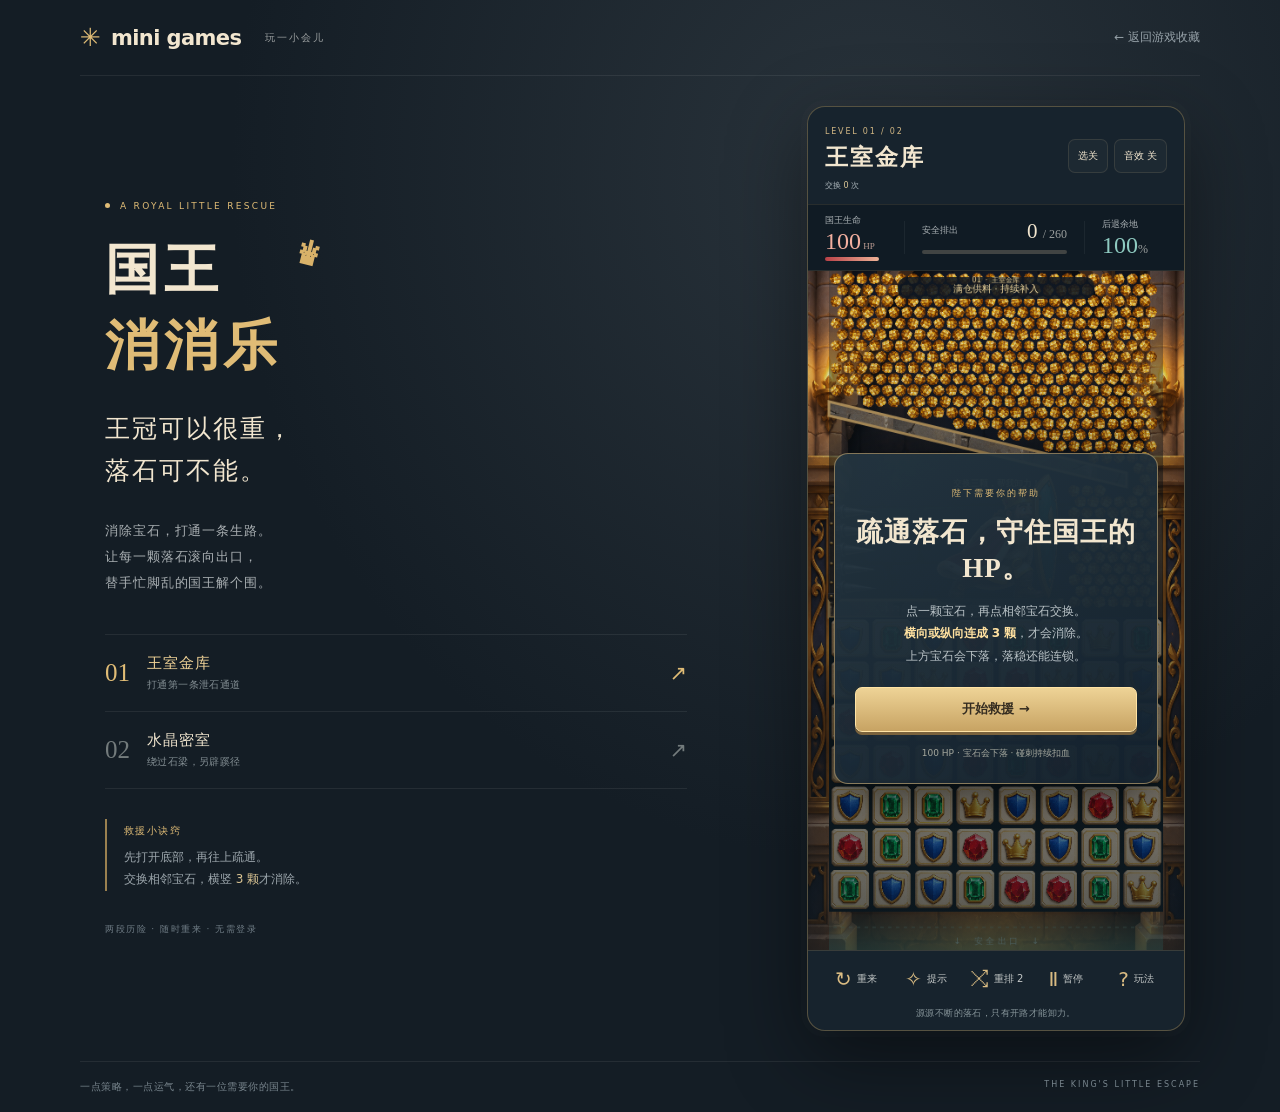
==== king-match/index.html @ e873602d "feat: add king HP, full stone supply and falling gem cascades" ====
<!doctype html>
<html lang="zh-CN">
<head>
<meta charset="utf-8"><meta name="viewport" content="width=device-width,initial-scale=1,viewport-fit=cover"><meta name="theme-color" content="#141d25">
<meta name="description" content="消除宝石，疏通落石，救出国王。两个有真实落石碰撞的城堡谜题。"><title>国王消消乐 · Mini Games</title>
<link rel="icon" href="data:image/svg+xml,%3Csvg xmlns='http://www.w3.org/2000/svg' viewBox='0 0 64 64'%3E%3Ctext y='50' font-size='52'%3E♛%3C/text%3E%3C/svg%3E"><link rel="stylesheet" href="style.css?v=3">
</head>
<body>
<div class="app">
<header class="site-header"><a href="../" class="brand">✳ <span>mini games</span><small>玩一小会儿</small></a><a class="back" href="../">← 返回游戏收藏</a></header>
<main class="layout">
<aside class="story">
<div class="eyebrow"><span></span> A ROYAL LITTLE RESCUE</div>
<h1>国王<span>消消乐</span><i>♛</i></h1>
<p class="lead">王冠可以很重，<br>落石可不能。</p>
<p class="description">消除宝石，打通一条生路。<br>让每一颗落石滚向出口，<br>替手忙脚乱的国王解个围。</p>
<div class="chapter-list" aria-label="两段王室历险">
<button class="chapter active" data-level="0"><b>01</b><span>王室金库<small>打通第一条泄石通道</small></span><em>↗</em></button>
<button class="chapter" data-level="1"><b>02</b><span>水晶密室<small>绕过石梁，另辟蹊径</small></span><em>↗</em></button>
</div>
<div class="how"><span>救援小诀窍</span><p>先打开底部，再往上疏通。<br>交换相邻宝石，横竖 <b>3 颗</b>才消除。</p></div>
<div class="story-footer">两段历险 · 随时重来 · 无需登录</div>
</aside>
<section class="game-shell" aria-label="国王消消乐游戏">
<div class="game-top"><div><span class="kicker" id="chapter-label">LEVEL 01 / 02</span><h2 id="level-title">王室金库</h2><span class="action-count">交换 <b id="actions">0</b> 次</span></div><div class="top-actions"><button id="choose-level" aria-label="选择关卡" title="选择关卡">选关</button><button id="sound" aria-label="开启音效" aria-pressed="false" title="开启音效">音效 关</button></div></div>
<div class="hud"><div class="hud-cell hp-stat"><span>国王生命</span><b id="hp">100<small> HP</small></b><div class="hp-meter"><i id="hp-fill"></i></div></div><div class="hud-cell drainage"><div><span>安全排出</span><b><strong id="collected">0</strong> <small>/ <span id="target">100</span></small></b></div><div class="meter"><i id="drain-fill"></i></div></div><div class="hud-cell shield-stat"><span id="shield-state">后退余地</span><b id="clearance">100<small>%</small></b></div></div>
<div class="board-wrap">
<canvas id="game" width="432" height="780" tabindex="0" aria-label="宝石棋盘：点击或滑动交换相邻宝石，横竖三颗以上同色才能消除。方向键选择，空格选中宝石。">你的浏览器需要支持 Canvas。</canvas>
<div class="overlay" id="ready"><div class="ready-card"><span class="modal-kicker">陛下需要你的帮助</span><h3 id="ready-title">把落石，送到下面。</h3><p id="ready-description">交换相邻宝石，横竖连成至少三颗。<br>打开通道，救国王远离尖刺。</p><button class="gold-button" id="start" disabled>正在准备王国…</button><small>100 HP · 宝石会下落 · 碰刺持续扣血</small></div></div>
<div class="overlay result" id="result" hidden><div class="result-card"><div id="stars" class="stars">✦ ✦ ✦</div><span class="modal-kicker" id="result-kicker">RESCUE COMPLETE</span><h3 id="result-title">国王得救了！</h3><p id="result-detail"></p><button class="gold-button" id="result-next">下一关 →</button><button class="quiet-button" id="result-retry">再试一次</button></div></div>
<div class="overlay pause" id="pause-overlay" hidden><div class="ready-card"><span class="modal-kicker">TAKE YOUR TIME</span><h3>歇一会儿，国王等你。</h3><p>落石、宝石下落与 HP 扣减已暂停。</p><button class="gold-button" id="resume">继续救援</button></div></div>
<div id="toast" class="toast" role="status" aria-live="polite"></div>
</div>
<div class="controls"><button id="restart">↻ <span>重来</span></button><button id="hint">✧ <span>提示</span></button><button id="remix">⤨ <span id="remix-label">重排 2</span></button><button id="pause">Ⅱ <span>暂停</span></button><button id="rules">? <span>玩法</span></button></div>
<p class="status" id="status" role="status">先看好路线，准备好了就开始。</p>
</section>
</main>
<footer class="page-footer"><span>一点策略，一点运气，还有一位需要你的国王。</span><span>THE KING'S LITTLE ESCAPE</span></footer>
</div>
<dialog id="rules-dialog"><div class="dialog-head"><span class="modal-kicker">皇家救援手册</span><button data-close="rules-dialog" aria-label="关闭玩法">×</button></div><h2>消掉宝石，疏通落石。</h2><ol><li><b>交换相邻宝石，横竖三消</b><p>点一颗，再点上下左右相邻的一颗；也可以滑动交换。只有横向或纵向至少 3 颗同色连成线才消除。两个相同不会消除，无效交换会退回。</p></li><li><b>宝石下落连锁，连通排石路线</b><p>消除后上方宝石会向下落，落稳形成三连会自动连锁；不会生成新宝石。石头从底部落出才计数，第二关需绕过承重石台。</p></li><li><b>落石不断，国王会被推向尖刺</b><p>石头挤住盾牌会推着国王后退。疏通后压力减小，国王能站稳或向前顶。国王有 100 HP。碰刺先扣 12 HP，持续贴住每 0.8 秒再扣 12 HP；离开尖刺就停止受伤，HP 归零才失败。右侧显示后退空间。</p></li><li><b>持续减压，才能获救</b><p>排出目标数量，并在安全距离内保持低压力 2 秒，就会关闭供料闸门。没有步数耗尽惩罚。每关可重排颜色 2 次，只改变落稳宝石颜色，落石仍继续。</p></li></ol><p class="dialog-note">有效交换越少星级越高，第一关 ≤5 次、第二关 ≤6 次获 3 星，多 3 次以内获 2 星。可随时暂停思考或重来；刷新清空进度。键盘方向键选择，空格依次选择两颗相邻宝石。</p><button class="gold-button" data-close="rules-dialog">明白了</button></dialog>
<dialog id="level-dialog"><div class="dialog-head"><span class="modal-kicker">CHOOSE YOUR ADVENTURE</span><button data-close="level-dialog" aria-label="关闭选关">×</button></div><h2>两段王室历险</h2><div class="level-options"><button data-level="0"><b>01 · 王室金库</b><span>三消开路 · 持续落石</span></button><button data-level="1"><b>02 · 水晶密室</b><span>绕梁疏导 · 真实退步</span></button></div><p class="dialog-note">随时选关。刷新后从第一关重新开始。</p></dialog>
<script src="levels.js?v=3"></script><script src="match.js?v=3"></script><script src="engine.js?v=3"></script><script src="renderer.js?v=3"></script><script src="audio.js?v=3"></script><script src="game.js?v=3"></script>
</body></html>
---- king-match/style.css ----
:root{color-scheme:dark;--bg:#141d25;--panel:#1b2630;--gold:#e0bc76;--cream:#f2e6cf;--muted:#95a0a7;--line:#ffffff12}*{box-sizing:border-box}body{margin:0;background:radial-gradient(ellipse at 68% 15%,#29333b 0,transparent 52%),var(--bg);color:var(--cream);font-family:"PingFang SC","Microsoft YaHei",system-ui,sans-serif;-webkit-font-smoothing:antialiased}button,a{-webkit-tap-highlight-color:transparent}button{font:inherit;cursor:pointer;color:inherit}button:focus-visible,a:focus-visible,canvas:focus-visible{outline:2px solid #f3d68b;outline-offset:3px}button:disabled{cursor:wait;opacity:.6}a{color:inherit;text-decoration:none}button{touch-action:manipulation}button[hidden],[hidden]{display:none!important}.app{width:min(1120px,100% - 80px);margin:auto}.site-header{height:90px;border-bottom:1px solid var(--line);display:flex;align-items:center;justify-content:space-between}.brand{display:flex;align-items:center;gap:10px;font-size:25px;color:var(--gold)}.brand span{font-size:21px;color:var(--cream);font-weight:650;letter-spacing:-.6px}.brand small{font-size:10px;color:#9ca0a1;font-weight:400;margin-left:14px;letter-spacing:2px}.back{color:var(--muted);font-size:12px}.layout{display:grid;grid-template-columns:1fr 432px;gap:90px;align-items:center;padding:46px 0}.story{padding:0 15px 0 10px}.eyebrow{font-size:9px;letter-spacing:2.3px;color:var(--gold);display:flex;align-items:center;gap:10px}.eyebrow span{height:5px;width:5px;border-radius:50%;background:var(--gold)}h1{position:relative;margin:26px 0 27px;font-family:"Songti SC","STSong",serif;font-size:57px;line-height:1.25;font-weight:600;letter-spacing:5px}h1 span{display:block;color:var(--gold);margin-top:9px}h1 i{font-style:normal;position:absolute;top:-8px;left:193px;font-size:38px;color:#d9b269;transform:rotate(14deg)}.lead{font-family:"Songti SC","STSong",serif;font-size:25px;line-height:1.7;letter-spacing:2px}.description{color:#aab0b3;font-size:13px;line-height:2;letter-spacing:.9px}.chapter-list{margin:38px 0 30px}.chapter{width:100%;display:flex;align-items:center;text-align:left;border:0;border-top:1px solid var(--line);background:transparent;padding:19px 0;gap:17px}.chapter:last-child{border-bottom:1px solid var(--line)}.chapter b{font-family:Georgia,serif;font-size:25px;font-weight:400;color:#737b7c}.chapter span{font-size:15px;letter-spacing:1px}.chapter small{display:block;font-size:10px;color:#848f94;letter-spacing:.4px;margin-top:5px}.chapter em{margin-left:auto;font-size:21px;font-style:normal;color:#737b7c}.chapter.active b,.chapter.active em{color:var(--gold)}.chapter.active span{color:#f1d397}.how{border-left:2px solid #9a804f;padding-left:17px}.how>span{font-size:10px;letter-spacing:1.4px;color:var(--gold)}.how p{font-size:12px;color:#9ca6ac;line-height:1.9;margin:8px 0 0}.how b{color:#dac493;font-weight:500}.story-footer{margin-top:32px;color:#707d86;font-size:9px;letter-spacing:1.5px}.game-shell{width:432px;border:1px solid #d4b16b55;border-radius:18px;background:#17232d;overflow:hidden;box-shadow:0 25px 80px #0007,0 0 0 6px #ffffff03}.game-top{display:flex;justify-content:space-between;align-items:center;padding:17px 19px 14px}.kicker{font-size:8px;letter-spacing:1.8px;color:#d2b784}h2{font-family:"Songti SC","STSong",serif;font-size:23px;font-weight:600;letter-spacing:2px;margin:4px 0 0}.top-actions{display:flex;gap:6px}.top-actions button{background:#ffffff07;border:1px solid #d9c28c22;border-radius:7px;padding:7px 9px;font-size:10px;height:34px}.hud{display:flex;align-items:center;gap:17px;background:#101b24;padding:11px 18px 12px;border-block:1px solid #c3a46922}.hud-cell{min-width:62px}.hud-cell>span,.hud-cell>div>span{display:block;font-size:9px;color:#abb2b5;margin-bottom:2px}.hud-cell>b,.hud-cell>div>b{font-size:24px;font-family:Georgia,serif;font-weight:400;line-height:1}.hud-cell small{font-size:12px;color:#9b9f9e}.hud-cell strong{font-weight:400}.drainage{flex:1;border-inline:1px solid #ffffff0d;padding-inline:17px}.drainage>div:first-child{display:flex;align-items:center;justify-content:space-between;gap:5px}.drainage>div>b{font-size:21px}.meter{margin-top:8px;height:4px;background:#414443;border-radius:5px;overflow:hidden}.meter i{display:block;height:100%;width:0;background:#d3b578;transition:width .15s}.shield-stat>b{color:#8ecac0}.shield-stat.danger>b{color:#f19379}.board-wrap{position:relative;width:100%;background:#161b20;overflow:hidden}canvas{width:100%;height:auto;display:block;touch-action:none;cursor:pointer}.overlay{position:absolute;inset:0;background:linear-gradient(#08131e15,#09141c40 40%,#09141cab);display:flex;align-items:center;justify-content:center;padding:26px;z-index:3}.ready-card,.result-card{width:100%;text-align:center;padding:27px 20px 23px;background:linear-gradient(150deg,#243540f5,#14222ef7);border:1px solid #d7b47690;border-radius:14px;box-shadow:0 12px 48px #0008;transform:translateY(8px)}.modal-kicker{font-size:9px;letter-spacing:2px;color:var(--gold)}.ready-card h3,.result-card h3{font-family:"Songti SC","STSong",serif;font-size:27px;margin:14px 0;letter-spacing:1px}.ready-card p,.result-card p{font-size:12px;line-height:1.85;color:#bac3c7;margin:8px 0 20px}.gold-button{display:block;width:100%;border:1px solid #ffe3a4;background:linear-gradient(#eed396,#c7a363);color:#352d21;border-radius:7px;min-height:45px;font-size:13px;font-weight:650;box-shadow:0 3px 0 #7a623c}.gold-button:hover{filter:brightness(1.08)}.ready-card small{display:block;font-size:9px;color:#a6a99f;margin-top:15px}.quiet-button{background:none;border:0;color:#b6bdbf;font-size:12px;padding:16px 0 0}.result{background:#0b1722bb;backdrop-filter:blur(4px)}.stars{color:#f4cc73;font-size:35px;letter-spacing:9px;margin:0 0 15px}.toast{position:absolute;left:50%;bottom:7%;transform:translate(-50%,8px);padding:10px 16px;background:#101c29ed;border:1px solid #c3a56e88;border-radius:30px;color:#f5dfb7;font-size:12px;text-align:center;white-space:nowrap;pointer-events:none;opacity:0;transition:opacity .2s,transform .2s;z-index:5}.toast.show{opacity:1;transform:translate(-50%,0)}.controls{display:flex;border-top:1px solid #c3a56e33;padding:9px 13px 6px;justify-content:space-around}.controls button{min-width:64px;min-height:38px;background:transparent;border:0;font-size:20px;color:#d9bb82;display:flex;justify-content:center;align-items:center;gap:7px}.controls span{font-size:11px;color:#c4c8c7}.status{margin:0;text-align:center;font-size:9px;letter-spacing:.4px;color:#88969b;min-height:26px;padding:3px 10px 9px}.page-footer{border-top:1px solid var(--line);display:flex;justify-content:space-between;gap:20px;padding:25px 0 30px;font-size:10px;color:#78858d;letter-spacing:.5px}.page-footer span:last-child{font-size:8px;letter-spacing:2px}dialog{background:#1a2935;color:var(--cream);border:1px solid #bea57477;border-radius:17px;width:min(460px,calc(100% - 32px));max-height:90dvh;padding:25px;box-shadow:0 20px 80px #0009}dialog::backdrop{background:#061019b8;backdrop-filter:blur(6px)}.dialog-head{display:flex;align-items:center;justify-content:space-between}.dialog-head button{width:36px;height:36px;border:1px solid #ffffff18;background:transparent;border-radius:50%;font-size:23px;color:#afb9bd}dialog h2{margin:15px 0 20px;font-size:26px}dialog ol{padding-left:22px;font-size:13px;line-height:1.65}dialog li{padding-left:4px;margin-bottom:15px}dialog li::marker{color:var(--gold)}dialog li p{font-size:12px;color:#adb8be;margin:5px 0}.dialog-note{font-size:11px;line-height:1.9;color:#8e9ca5}.level-options{display:grid;gap:12px}.level-options button{display:grid;gap:8px;text-align:left;border:1px solid #b49a6755;border-radius:9px;background:#ffffff06;padding:20px}.level-options b{font-size:17px;font-weight:500}.level-options span{color:#a4b0b7;font-size:12px}
@media(min-width:1000px) and (max-height:1050px){.layout{grid-template-columns:1fr 378px;gap:100px;padding:30px 15px}.game-shell{width:378px}.site-header{height:76px}.game-top{padding:12px 17px}.hud{padding:9px 17px}.page-footer{padding-block:18px}.story{padding-right:20px}h1{font-size:54px}}
@media(max-width:900px){.app{width:calc(100% - 40px)}.layout{gap:34px;grid-template-columns:1fr 390px}.game-shell{width:390px}.story{padding:0}h1{font-size:45px}.eyebrow{font-size:7px;letter-spacing:1.5px}.lead{font-size:22px}.chapter{gap:12px}.chapter-list{margin-top:27px}}
@media(max-width:700px){.app{width:100%}.site-header{height:48px;padding:0 17px;border:0}.brand{font-size:22px;gap:7px}.brand span{font-size:18px}.brand small{display:none}.back{font-size:10px}.layout{display:block;padding:0}.story,.page-footer{display:none}.game-shell{width:calc(100% - 20px);max-width:432px;margin:0 auto 10px;border-radius:12px;box-shadow:0 10px 35px #0005}.game-top{padding:10px 13px}.game-top h2{font-size:20px;margin-top:2px}.kicker{font-size:7px}.top-actions button{height:36px;padding:7px 9px}.hud{padding:8px 13px;gap:12px}.hud-cell>b{font-size:22px}.hud-cell>span,.hud-cell>div>span{font-size:8px}.drainage{padding-inline:12px}.hud-cell{min-width:56px}.controls{padding:5px 7px 2px}.controls button{min-height:36px}.status{padding:1px 5px 5px;min-height:21px;font-size:8px}.ready-card{padding:24px 17px 20px}.overlay{padding:25px}.ready-card h3{font-size:24px}.toast{font-size:11px;padding:9px 12px}.board-wrap{aspect-ratio:432/780}canvas{height:100%}}
@media(max-width:700px) and (min-height:790px){.site-header{height:42px}.game-top{padding-block:8px}.hud{padding-block:7px}.controls{padding-top:3px}.status{display:none}}
@media(prefers-reduced-motion:reduce){*{scroll-behavior:auto!important;transition:none!important}}
@media(max-width:700px){.site-header{height:36px}.game-top{padding:6px 13px}.game-top h2{font-size:19px}.kicker{font-size:7px}.hud{padding:6px 13px}.hud-cell>b{font-size:21px}.controls{padding:2px 7px}.status{display:none}.game-shell{width:calc(100% - 24px)}.board-wrap{aspect-ratio:432/780}}
@media(max-width:700px){.game-shell{max-width:356px}}
@media(max-width:700px) and (min-height:780px){.game-shell{max-width:min(356px,calc((100svh - 196px) * .553846));min-width:326px}}
.controls button{min-width:0;flex:1;gap:5px}.controls span{font-size:10px}.shield-stat{min-width:65px}.ready-card b{color:#ffe1a0}

.action-count{font-size:8px;color:#aab4b9}.action-count b{font-weight:500;color:#dec998}.hp-stat>b{color:#f3b0a0}.hp-stat.danger>b{color:#ff786a}.hp-meter{height:4px;margin-top:4px;border-radius:4px;background:#493139;overflow:hidden;width:54px}.hp-meter i{display:block;width:100%;height:100%;background:linear-gradient(90deg,#b84147,#efb397);transition:width .18s}.hp-stat small{font-size:9px;color:#bd9d93}
@media(max-width:700px){.game-top{padding-block:4px}.game-top h2{margin-block:1px}.action-count{font-size:7px}.game-shell{max-width:min(356px,calc((100svh - 218px) * .553846));min-width:326px}}
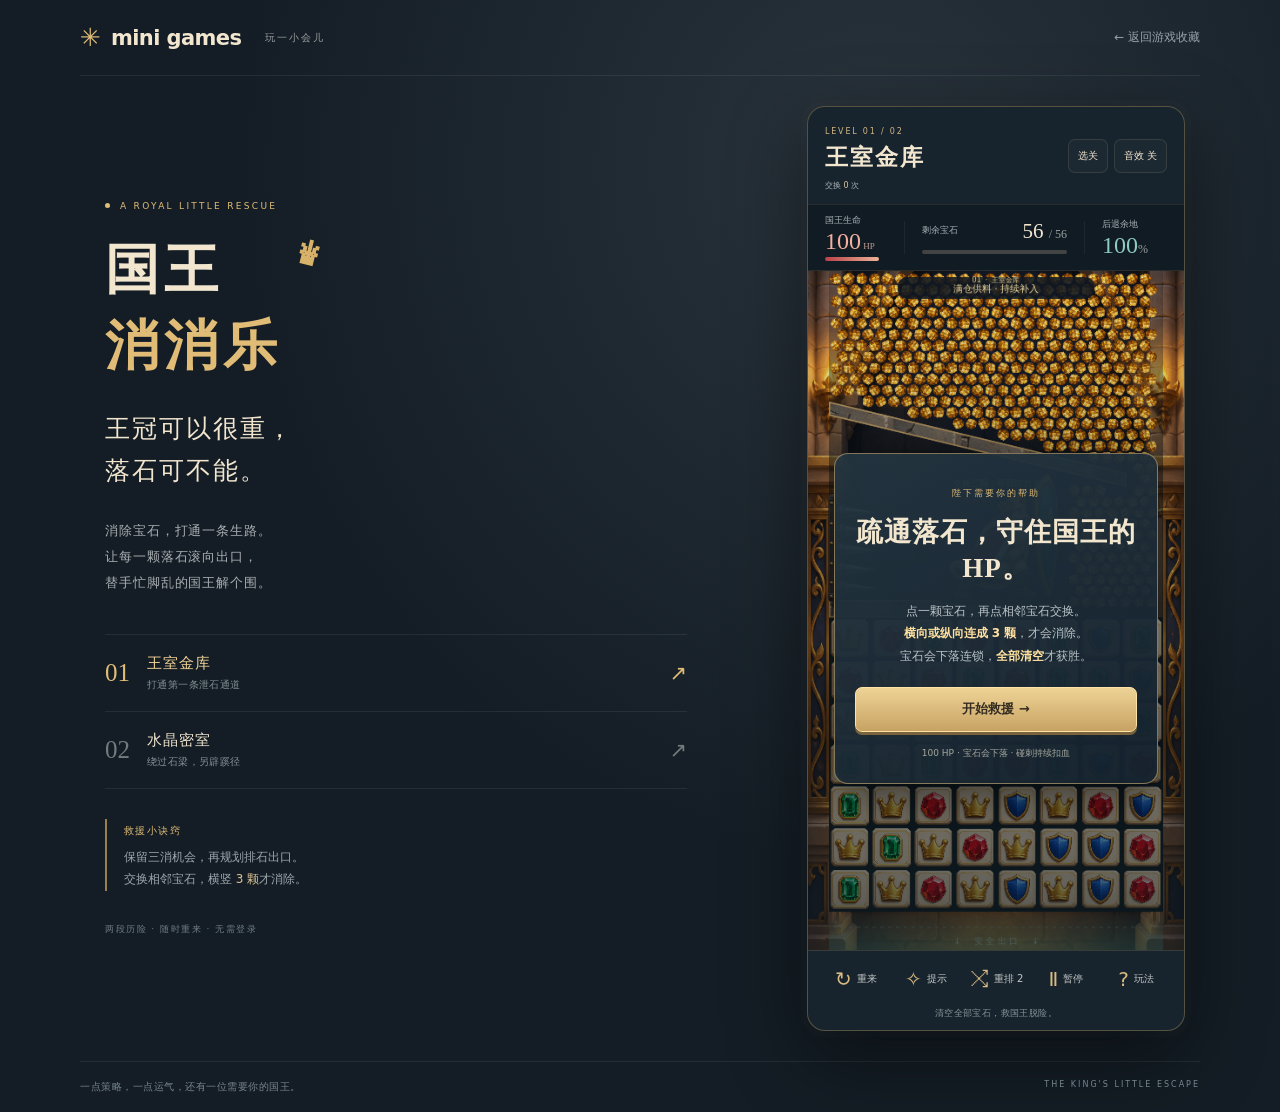
==== commit c4c66bce: "feat: refine king match collisions, full clear and rally animation" ====
--- a/king-match/index.html
+++ b/king-match/index.html
@@ -3,7 +3,7 @@
 <head>
 <meta charset="utf-8"><meta name="viewport" content="width=device-width,initial-scale=1,viewport-fit=cover"><meta name="theme-color" content="#141d25">
 <meta name="description" content="消除宝石，疏通落石，救出国王。两个有真实落石碰撞的城堡谜题。"><title>国王消消乐 · Mini Games</title>
-<link rel="icon" href="data:image/svg+xml,%3Csvg xmlns='http://www.w3.org/2000/svg' viewBox='0 0 64 64'%3E%3Ctext y='50' font-size='52'%3E♛%3C/text%3E%3C/svg%3E"><link rel="stylesheet" href="style.css?v=3">
+<link rel="icon" href="data:image/svg+xml,%3Csvg xmlns='http://www.w3.org/2000/svg' viewBox='0 0 64 64'%3E%3Ctext y='50' font-size='52'%3E♛%3C/text%3E%3C/svg%3E"><link rel="stylesheet" href="style.css?v=4">
 </head>
 <body>
 <div class="app">
@@ -18,12 +18,12 @@
 <button class="chapter active" data-level="0"><b>01</b><span>王室金库<small>打通第一条泄石通道</small></span><em>↗</em></button>
 <button class="chapter" data-level="1"><b>02</b><span>水晶密室<small>绕过石梁，另辟蹊径</small></span><em>↗</em></button>
 </div>
-<div class="how"><span>救援小诀窍</span><p>先打开底部，再往上疏通。<br>交换相邻宝石，横竖 <b>3 颗</b>才消除。</p></div>
+<div class="how"><span>救援小诀窍</span><p>保留三消机会，再规划排石出口。<br>交换相邻宝石，横竖 <b>3 颗</b>才消除。</p></div>
 <div class="story-footer">两段历险 · 随时重来 · 无需登录</div>
 </aside>
 <section class="game-shell" aria-label="国王消消乐游戏">
 <div class="game-top"><div><span class="kicker" id="chapter-label">LEVEL 01 / 02</span><h2 id="level-title">王室金库</h2><span class="action-count">交换 <b id="actions">0</b> 次</span></div><div class="top-actions"><button id="choose-level" aria-label="选择关卡" title="选择关卡">选关</button><button id="sound" aria-label="开启音效" aria-pressed="false" title="开启音效">音效 关</button></div></div>
-<div class="hud"><div class="hud-cell hp-stat"><span>国王生命</span><b id="hp">100<small> HP</small></b><div class="hp-meter"><i id="hp-fill"></i></div></div><div class="hud-cell drainage"><div><span>安全排出</span><b><strong id="collected">0</strong> <small>/ <span id="target">100</span></small></b></div><div class="meter"><i id="drain-fill"></i></div></div><div class="hud-cell shield-stat"><span id="shield-state">后退余地</span><b id="clearance">100<small>%</small></b></div></div>
+<div class="hud"><div class="hud-cell hp-stat"><span>国王生命</span><b id="hp">100<small> HP</small></b><div class="hp-meter"><i id="hp-fill"></i></div></div><div class="hud-cell drainage"><div><span>剩余宝石</span><b><strong id="remaining">0</strong> <small>/ <span id="target">56</span></small></b></div><div class="meter"><i id="drain-fill"></i></div></div><div class="hud-cell shield-stat"><span id="shield-state">后退余地</span><b id="clearance">100<small>%</small></b></div></div>
 <div class="board-wrap">
 <canvas id="game" width="432" height="780" tabindex="0" aria-label="宝石棋盘：点击或滑动交换相邻宝石，横竖三颗以上同色才能消除。方向键选择，空格选中宝石。">你的浏览器需要支持 Canvas。</canvas>
 <div class="overlay" id="ready"><div class="ready-card"><span class="modal-kicker">陛下需要你的帮助</span><h3 id="ready-title">把落石，送到下面。</h3><p id="ready-description">交换相邻宝石，横竖连成至少三颗。<br>打开通道，救国王远离尖刺。</p><button class="gold-button" id="start" disabled>正在准备王国…</button><small>100 HP · 宝石会下落 · 碰刺持续扣血</small></div></div>
@@ -37,7 +37,7 @@
 </main>
 <footer class="page-footer"><span>一点策略，一点运气，还有一位需要你的国王。</span><span>THE KING'S LITTLE ESCAPE</span></footer>
 </div>
-<dialog id="rules-dialog"><div class="dialog-head"><span class="modal-kicker">皇家救援手册</span><button data-close="rules-dialog" aria-label="关闭玩法">×</button></div><h2>消掉宝石，疏通落石。</h2><ol><li><b>交换相邻宝石，横竖三消</b><p>点一颗，再点上下左右相邻的一颗；也可以滑动交换。只有横向或纵向至少 3 颗同色连成线才消除。两个相同不会消除，无效交换会退回。</p></li><li><b>宝石下落连锁，连通排石路线</b><p>消除后上方宝石会向下落，落稳形成三连会自动连锁；不会生成新宝石。石头从底部落出才计数，第二关需绕过承重石台。</p></li><li><b>落石不断，国王会被推向尖刺</b><p>石头挤住盾牌会推着国王后退。疏通后压力减小，国王能站稳或向前顶。国王有 100 HP。碰刺先扣 12 HP，持续贴住每 0.8 秒再扣 12 HP；离开尖刺就停止受伤，HP 归零才失败。右侧显示后退空间。</p></li><li><b>持续减压，才能获救</b><p>排出目标数量，并在安全距离内保持低压力 2 秒，就会关闭供料闸门。没有步数耗尽惩罚。每关可重排颜色 2 次，只改变落稳宝石颜色，落石仍继续。</p></li></ol><p class="dialog-note">有效交换越少星级越高，第一关 ≤5 次、第二关 ≤6 次获 3 星，多 3 次以内获 2 星。可随时暂停思考或重来；刷新清空进度。键盘方向键选择，空格依次选择两颗相邻宝石。</p><button class="gold-button" data-close="rules-dialog">明白了</button></dialog>
+<dialog id="rules-dialog"><div class="dialog-head"><span class="modal-kicker">皇家救援手册</span><button data-close="rules-dialog" aria-label="关闭玩法">×</button></div><h2>消掉宝石，疏通落石。</h2><ol><li><b>交换相邻宝石，横竖三消</b><p>点一颗，再点上下左右相邻的一颗；也可以滑动交换。只有横向或纵向至少 3 颗同色连成线才消除。两个相同不会消除，无效交换会退回。</p></li><li><b>宝石下落连锁，连通排石路线</b><p>消除后上方宝石会向下落，落稳形成三连会自动连锁；不会生成新宝石。排出金子只用于卸压，不是胜利目标。第二关需绕过固定石台。金子卡住下落砖时会尝试向侧面挤出；通道堵死则提示重来，规划消除顺序时也要考虑排石出口。</p></li><li><b>落石不断，国王会被推向尖刺</b><p>石头挤住盾牌会推着国王后退。疏通后压力减小，国王能站稳或向前顶。国王有 100 HP。碰刺先扣 12 HP，持续贴住每 0.8 秒再扣 12 HP；离开尖刺就停止受伤，HP 归零会失败。右侧显示后退空间。</p></li><li><b>清空全部宝石，才能获救</b><p>清空所有彩色宝石砖且 HP 尚存，就获胜。固定石台是地形，不计入宝石数。没有步数耗尽惩罚。每关可重排颜色 2 次；只有找到可全清的新盘才扣次数，找不到会保留原盘和次数。若只剩一两颗，已无法三消，需要重来调整顺序。</p></li><li><b>低血量受刺，可能高能反击</b><p>HP ≤40 且受刺后仍存活时，每次有效伤害有 35% 概率进入 2.2 秒高能推盾；冷却 8 秒，每局最多 2 次。不回血、不免伤，也不会替你消除宝石。</p></li></ol><p class="dialog-note">有效交换越少星级越高，两关 ≤8 次获 3 星，多 3 次以内获 2 星。可随时暂停思考或重来；刷新清空进度。键盘方向键选择，空格依次选择两颗相邻宝石。</p><button class="gold-button" data-close="rules-dialog">明白了</button></dialog>
 <dialog id="level-dialog"><div class="dialog-head"><span class="modal-kicker">CHOOSE YOUR ADVENTURE</span><button data-close="level-dialog" aria-label="关闭选关">×</button></div><h2>两段王室历险</h2><div class="level-options"><button data-level="0"><b>01 · 王室金库</b><span>三消开路 · 持续落石</span></button><button data-level="1"><b>02 · 水晶密室</b><span>绕梁疏导 · 真实退步</span></button></div><p class="dialog-note">随时选关。刷新后从第一关重新开始。</p></dialog>
-<script src="levels.js?v=3"></script><script src="match.js?v=3"></script><script src="engine.js?v=3"></script><script src="renderer.js?v=3"></script><script src="audio.js?v=3"></script><script src="game.js?v=3"></script>
+<script src="levels.js?v=4"></script><script src="match.js?v=4"></script><script src="geometry.js?v=4"></script><script src="engine.js?v=4"></script><script src="renderer.js?v=4"></script><script src="audio.js?v=4"></script><script src="game.js?v=4"></script>
 </body></html>
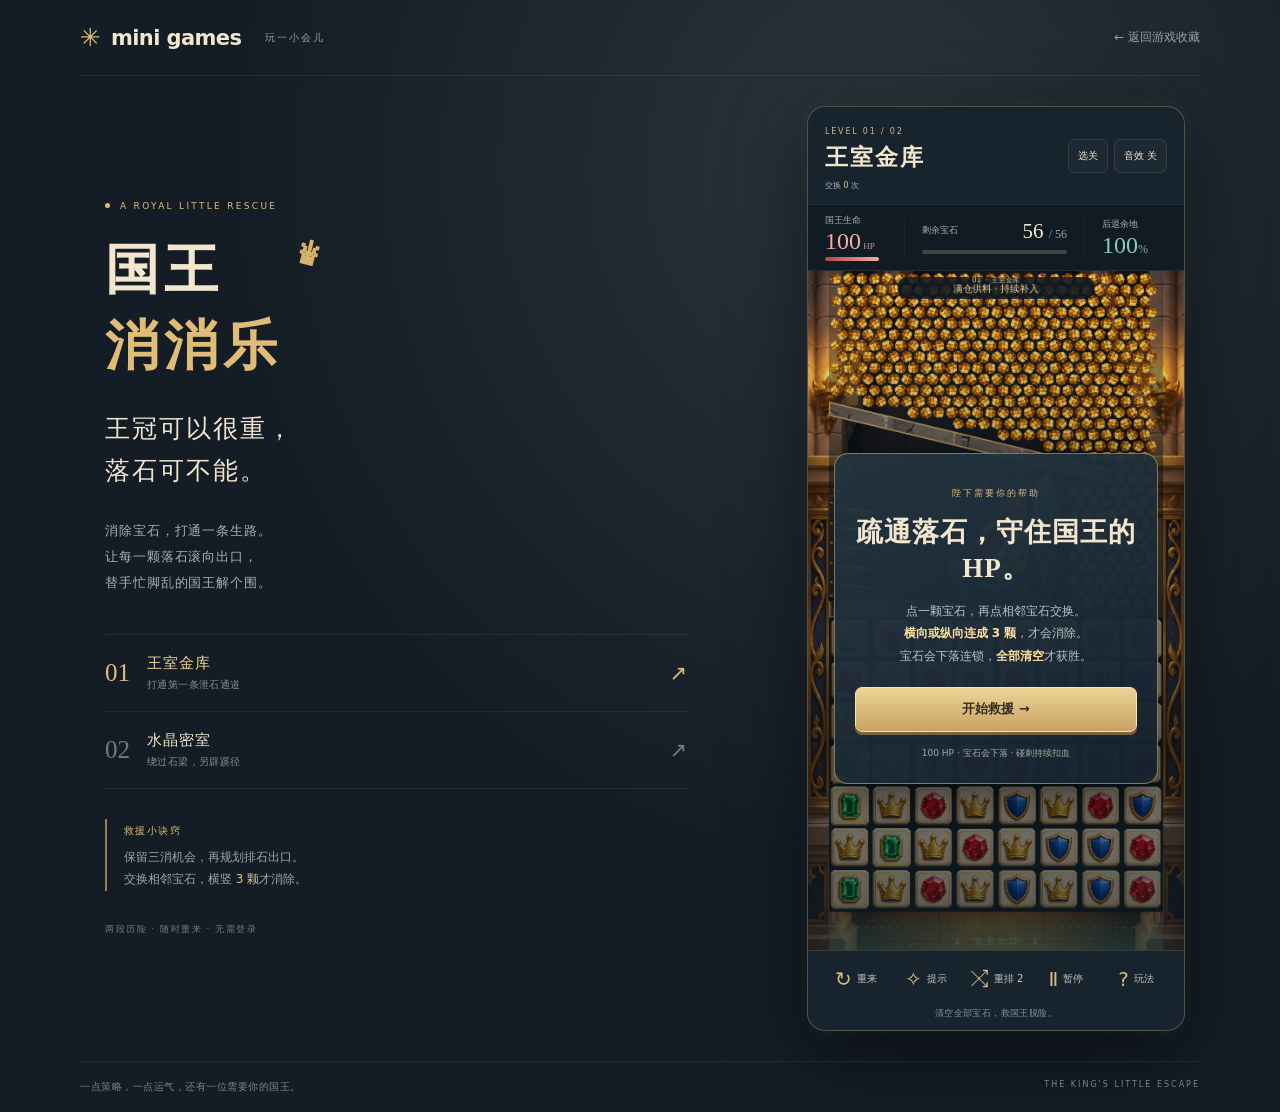
==== commit 8909576f: "fix: widen king chute and release gold from brick corners" ====
--- a/king-match/index.html
+++ b/king-match/index.html
@@ -3,7 +3,7 @@
 <head>
 <meta charset="utf-8"><meta name="viewport" content="width=device-width,initial-scale=1,viewport-fit=cover"><meta name="theme-color" content="#141d25">
 <meta name="description" content="消除宝石，疏通落石，救出国王。两个有真实落石碰撞的城堡谜题。"><title>国王消消乐 · Mini Games</title>
-<link rel="icon" href="data:image/svg+xml,%3Csvg xmlns='http://www.w3.org/2000/svg' viewBox='0 0 64 64'%3E%3Ctext y='50' font-size='52'%3E♛%3C/text%3E%3C/svg%3E"><link rel="stylesheet" href="style.css?v=4">
+<link rel="icon" href="data:image/svg+xml,%3Csvg xmlns='http://www.w3.org/2000/svg' viewBox='0 0 64 64'%3E%3Ctext y='50' font-size='52'%3E♛%3C/text%3E%3C/svg%3E"><link rel="stylesheet" href="style.css?v=5">
 </head>
 <body>
 <div class="app">
@@ -39,5 +39,5 @@
 </div>
 <dialog id="rules-dialog"><div class="dialog-head"><span class="modal-kicker">皇家救援手册</span><button data-close="rules-dialog" aria-label="关闭玩法">×</button></div><h2>消掉宝石，疏通落石。</h2><ol><li><b>交换相邻宝石，横竖三消</b><p>点一颗，再点上下左右相邻的一颗；也可以滑动交换。只有横向或纵向至少 3 颗同色连成线才消除。两个相同不会消除，无效交换会退回。</p></li><li><b>宝石下落连锁，连通排石路线</b><p>消除后上方宝石会向下落，落稳形成三连会自动连锁；不会生成新宝石。排出金子只用于卸压，不是胜利目标。第二关需绕过固定石台。金子卡住下落砖时会尝试向侧面挤出；通道堵死则提示重来，规划消除顺序时也要考虑排石出口。</p></li><li><b>落石不断，国王会被推向尖刺</b><p>石头挤住盾牌会推着国王后退。疏通后压力减小，国王能站稳或向前顶。国王有 100 HP。碰刺先扣 12 HP，持续贴住每 0.8 秒再扣 12 HP；离开尖刺就停止受伤，HP 归零会失败。右侧显示后退空间。</p></li><li><b>清空全部宝石，才能获救</b><p>清空所有彩色宝石砖且 HP 尚存，就获胜。固定石台是地形，不计入宝石数。没有步数耗尽惩罚。每关可重排颜色 2 次；只有找到可全清的新盘才扣次数，找不到会保留原盘和次数。若只剩一两颗，已无法三消，需要重来调整顺序。</p></li><li><b>低血量受刺，可能高能反击</b><p>HP ≤40 且受刺后仍存活时，每次有效伤害有 35% 概率进入 2.2 秒高能推盾；冷却 8 秒，每局最多 2 次。不回血、不免伤，也不会替你消除宝石。</p></li></ol><p class="dialog-note">有效交换越少星级越高，两关 ≤8 次获 3 星，多 3 次以内获 2 星。可随时暂停思考或重来；刷新清空进度。键盘方向键选择，空格依次选择两颗相邻宝石。</p><button class="gold-button" data-close="rules-dialog">明白了</button></dialog>
 <dialog id="level-dialog"><div class="dialog-head"><span class="modal-kicker">CHOOSE YOUR ADVENTURE</span><button data-close="level-dialog" aria-label="关闭选关">×</button></div><h2>两段王室历险</h2><div class="level-options"><button data-level="0"><b>01 · 王室金库</b><span>三消开路 · 持续落石</span></button><button data-level="1"><b>02 · 水晶密室</b><span>绕梁疏导 · 真实退步</span></button></div><p class="dialog-note">随时选关。刷新后从第一关重新开始。</p></dialog>
-<script src="levels.js?v=4"></script><script src="match.js?v=4"></script><script src="geometry.js?v=4"></script><script src="engine.js?v=4"></script><script src="renderer.js?v=4"></script><script src="audio.js?v=4"></script><script src="game.js?v=4"></script>
+<script src="levels.js?v=5"></script><script src="match.js?v=5"></script><script src="geometry.js?v=5"></script><script src="engine.js?v=5"></script><script src="renderer.js?v=5"></script><script src="audio.js?v=5"></script><script src="game.js?v=5"></script>
 </body></html>
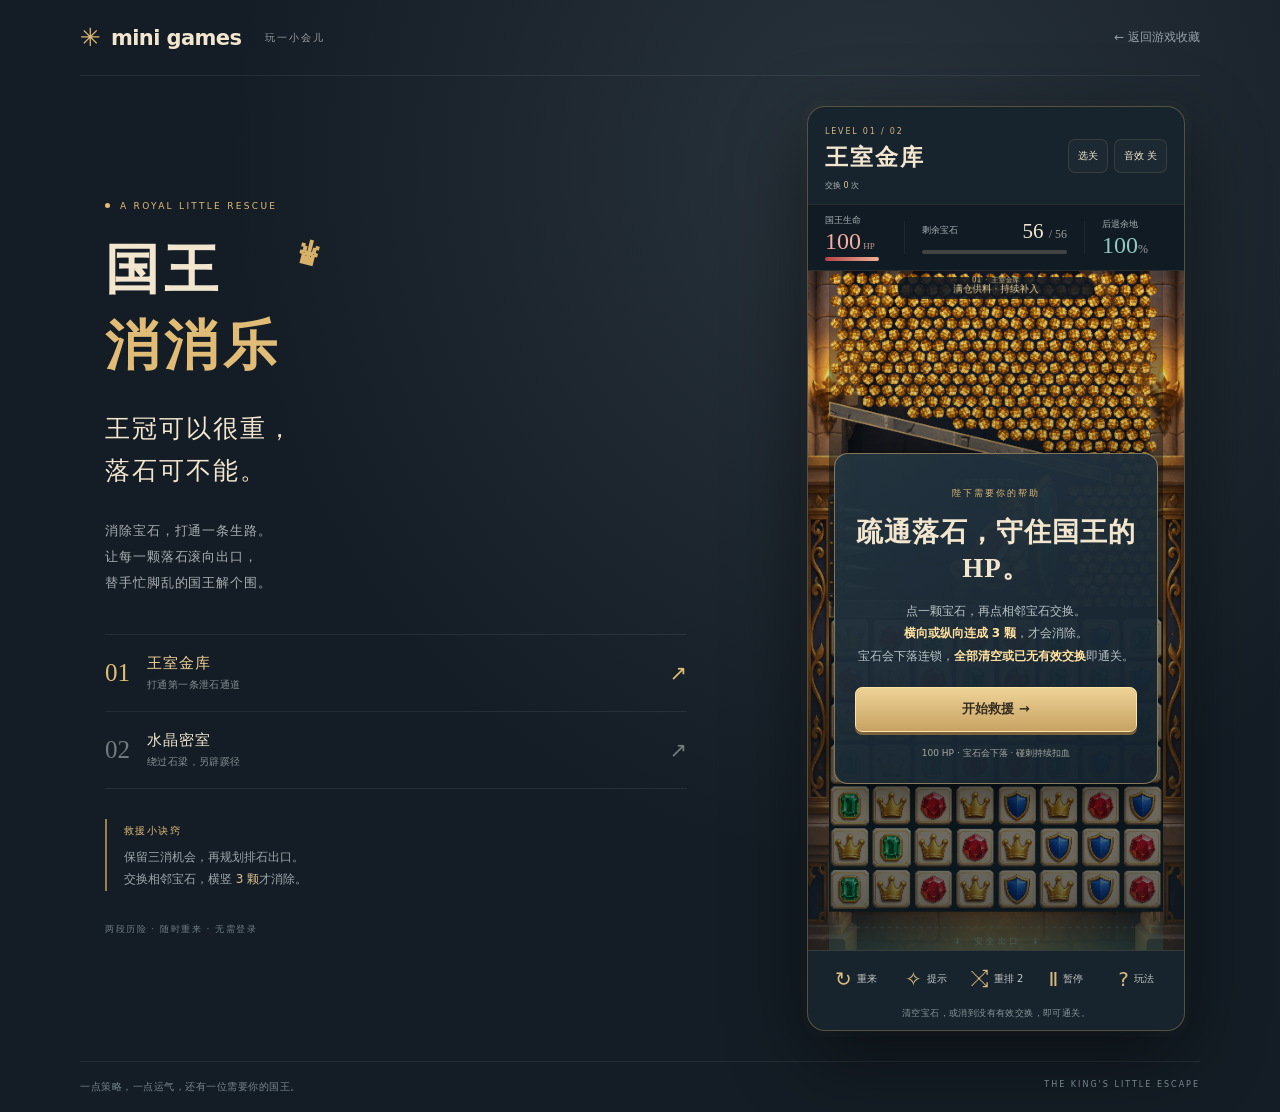
==== commit 5e5e7100: "fix: pass settled king match boards with no effective exchanges" ====
--- a/king-match/index.html
+++ b/king-match/index.html
@@ -3,7 +3,7 @@
 <head>
 <meta charset="utf-8"><meta name="viewport" content="width=device-width,initial-scale=1,viewport-fit=cover"><meta name="theme-color" content="#141d25">
 <meta name="description" content="消除宝石，疏通落石，救出国王。两个有真实落石碰撞的城堡谜题。"><title>国王消消乐 · Mini Games</title>
-<link rel="icon" href="data:image/svg+xml,%3Csvg xmlns='http://www.w3.org/2000/svg' viewBox='0 0 64 64'%3E%3Ctext y='50' font-size='52'%3E♛%3C/text%3E%3C/svg%3E"><link rel="stylesheet" href="style.css?v=5">
+<link rel="icon" href="data:image/svg+xml,%3Csvg xmlns='http://www.w3.org/2000/svg' viewBox='0 0 64 64'%3E%3Ctext y='50' font-size='52'%3E♛%3C/text%3E%3C/svg%3E"><link rel="stylesheet" href="style.css?v=7">
 </head>
 <body>
 <div class="app">
@@ -37,7 +37,7 @@
 </main>
 <footer class="page-footer"><span>一点策略，一点运气，还有一位需要你的国王。</span><span>THE KING'S LITTLE ESCAPE</span></footer>
 </div>
-<dialog id="rules-dialog"><div class="dialog-head"><span class="modal-kicker">皇家救援手册</span><button data-close="rules-dialog" aria-label="关闭玩法">×</button></div><h2>消掉宝石，疏通落石。</h2><ol><li><b>交换相邻宝石，横竖三消</b><p>点一颗，再点上下左右相邻的一颗；也可以滑动交换。只有横向或纵向至少 3 颗同色连成线才消除。两个相同不会消除，无效交换会退回。</p></li><li><b>宝石下落连锁，连通排石路线</b><p>消除后上方宝石会向下落，落稳形成三连会自动连锁；不会生成新宝石。排出金子只用于卸压，不是胜利目标。第二关需绕过固定石台。金子卡住下落砖时会尝试向侧面挤出；通道堵死则提示重来，规划消除顺序时也要考虑排石出口。</p></li><li><b>落石不断，国王会被推向尖刺</b><p>石头挤住盾牌会推着国王后退。疏通后压力减小，国王能站稳或向前顶。国王有 100 HP。碰刺先扣 12 HP，持续贴住每 0.8 秒再扣 12 HP；离开尖刺就停止受伤，HP 归零会失败。右侧显示后退空间。</p></li><li><b>清空全部宝石，才能获救</b><p>清空所有彩色宝石砖且 HP 尚存，就获胜。固定石台是地形，不计入宝石数。没有步数耗尽惩罚。每关可重排颜色 2 次；只有找到可全清的新盘才扣次数，找不到会保留原盘和次数。若只剩一两颗，已无法三消，需要重来调整顺序。</p></li><li><b>低血量受刺，可能高能反击</b><p>HP ≤40 且受刺后仍存活时，每次有效伤害有 35% 概率进入 2.2 秒高能推盾；冷却 8 秒，每局最多 2 次。不回血、不免伤，也不会替你消除宝石。</p></li></ol><p class="dialog-note">有效交换越少星级越高，两关 ≤8 次获 3 星，多 3 次以内获 2 星。可随时暂停思考或重来；刷新清空进度。键盘方向键选择，空格依次选择两颗相邻宝石。</p><button class="gold-button" data-close="rules-dialog">明白了</button></dialog>
+<dialog id="rules-dialog"><div class="dialog-head"><span class="modal-kicker">皇家救援手册</span><button data-close="rules-dialog" aria-label="关闭玩法">×</button></div><h2>消掉宝石，疏通落石。</h2><ol><li><b>交换相邻宝石，横竖三消</b><p>点一颗，再点上下左右相邻的一颗；也可以滑动交换。只有横向或纵向至少 3 颗同色连成线才消除。两个相同不会消除，无效交换会退回。</p></li><li><b>宝石下落连锁，连通排石路线</b><p>消除后上方宝石会向下落，落稳形成三连会自动连锁；不会生成新宝石。排出金子只用于卸压，不是胜利目标。第二关需绕过固定石台。金子卡住下落砖时，前置集金槽会自动疏通；期间国王安全等待，不扣血、不消耗重排。</p></li><li><b>落石不断，国王会被推向尖刺</b><p>石头挤住盾牌会推着国王后退。疏通后压力减小，国王能站稳或向前顶。国王有 100 HP。碰刺先扣 12 HP，持续贴住每 0.8 秒再扣 12 HP；离开尖刺就停止受伤，HP 归零会失败。右侧显示后退空间。</p></li><li><b>清空宝石，或无有效交换即可通关</b><p>国王 HP 尚存时，清空所有彩色宝石砖，或等下落与连锁结束后已没有能形成三消的交换，都算获胜。固定石台是地形，不计入宝石数。没有步数耗尽惩罚。每关可重排颜色 2 次；只有找到可全清的新盘才扣次数，找不到会保留原盘和次数。只剩零散宝石、已无法有效三消时会自动通关，不需要用重排换取通关。</p></li><li><b>低血量受刺，可能高能反击</b><p>HP ≤40 且受刺后仍存活时，每次有效伤害有 35% 概率进入 2.2 秒高能推盾；冷却 8 秒，每局最多 2 次。不回血、不免伤，也不会替你消除宝石。</p></li></ol><p class="dialog-note">有效交换越少星级越高，两关 ≤8 次获 3 星，多 3 次以内获 2 星。可随时暂停思考或重来；刷新清空进度。键盘方向键选择，空格依次选择两颗相邻宝石。</p><button class="gold-button" data-close="rules-dialog">明白了</button></dialog>
 <dialog id="level-dialog"><div class="dialog-head"><span class="modal-kicker">CHOOSE YOUR ADVENTURE</span><button data-close="level-dialog" aria-label="关闭选关">×</button></div><h2>两段王室历险</h2><div class="level-options"><button data-level="0"><b>01 · 王室金库</b><span>三消开路 · 持续落石</span></button><button data-level="1"><b>02 · 水晶密室</b><span>绕梁疏导 · 真实退步</span></button></div><p class="dialog-note">随时选关。刷新后从第一关重新开始。</p></dialog>
-<script src="levels.js?v=5"></script><script src="match.js?v=5"></script><script src="geometry.js?v=5"></script><script src="engine.js?v=5"></script><script src="renderer.js?v=5"></script><script src="audio.js?v=5"></script><script src="game.js?v=5"></script>
+<script src="levels.js?v=7"></script><script src="match.js?v=7"></script><script src="geometry.js?v=7"></script><script src="engine.js?v=7"></script><script src="renderer.js?v=7"></script><script src="audio.js?v=7"></script><script src="game.js?v=7"></script>
 </body></html>
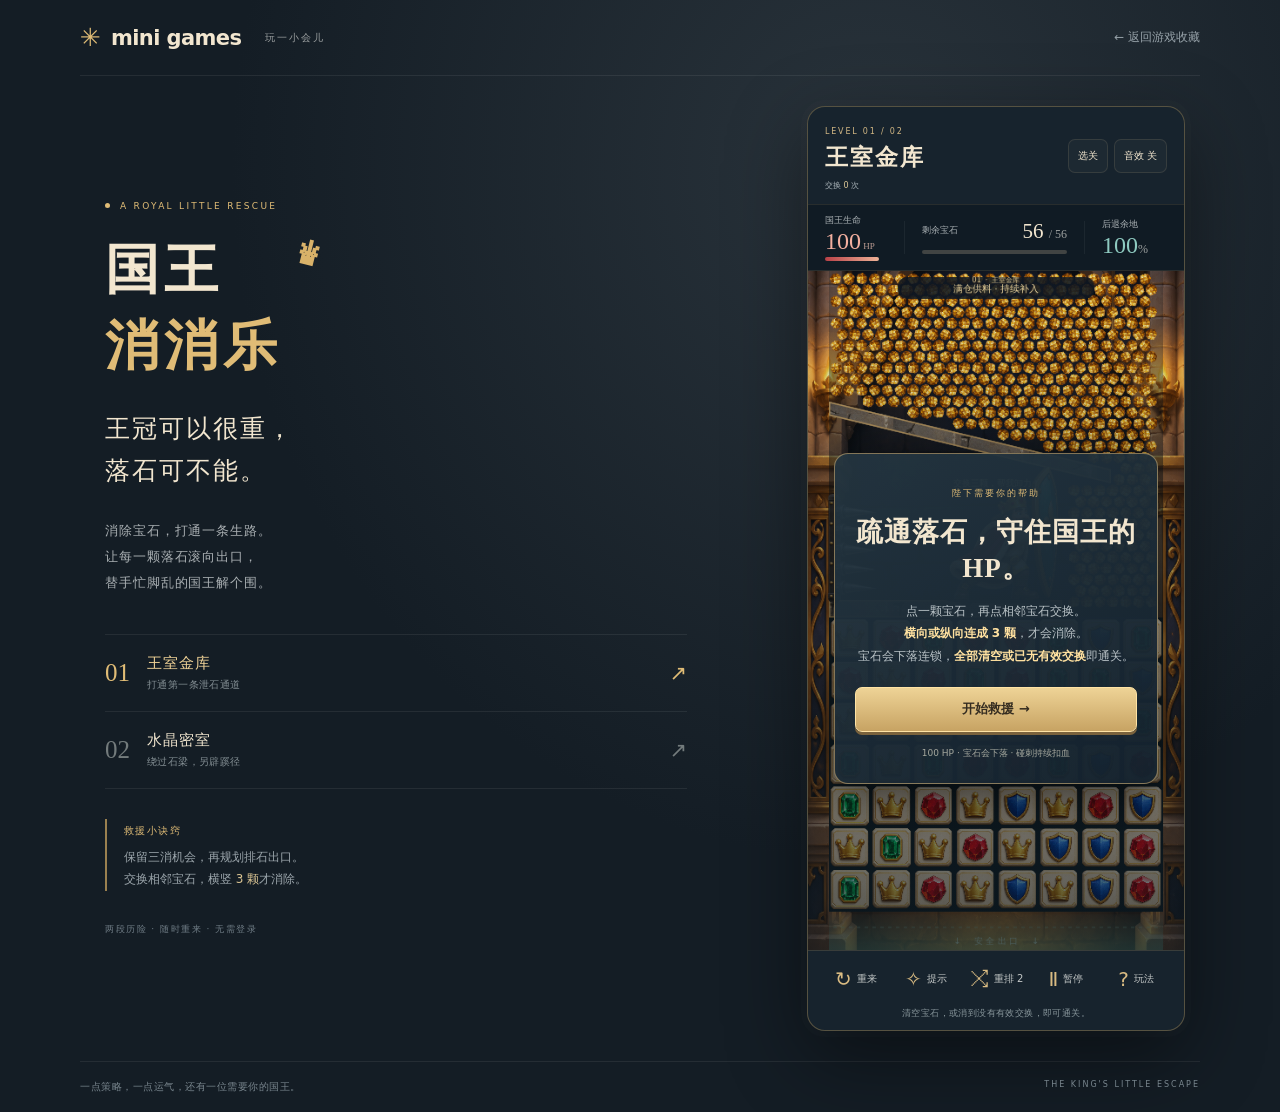
==== commit 3fa0a7de: "feat: animate king reactions and preserve flowing gold" ====
--- a/king-match/index.html
+++ b/king-match/index.html
@@ -3,7 +3,7 @@
 <head>
 <meta charset="utf-8"><meta name="viewport" content="width=device-width,initial-scale=1,viewport-fit=cover"><meta name="theme-color" content="#141d25">
 <meta name="description" content="消除宝石，疏通落石，救出国王。两个有真实落石碰撞的城堡谜题。"><title>国王消消乐 · Mini Games</title>
-<link rel="icon" href="data:image/svg+xml,%3Csvg xmlns='http://www.w3.org/2000/svg' viewBox='0 0 64 64'%3E%3Ctext y='50' font-size='52'%3E♛%3C/text%3E%3C/svg%3E"><link rel="stylesheet" href="style.css?v=7">
+<link rel="icon" href="data:image/svg+xml,%3Csvg xmlns='http://www.w3.org/2000/svg' viewBox='0 0 64 64'%3E%3Ctext y='50' font-size='52'%3E♛%3C/text%3E%3C/svg%3E"><link rel="stylesheet" href="style.css?v=8">
 </head>
 <body>
 <div class="app">
@@ -37,7 +37,7 @@
 </main>
 <footer class="page-footer"><span>一点策略，一点运气，还有一位需要你的国王。</span><span>THE KING'S LITTLE ESCAPE</span></footer>
 </div>
-<dialog id="rules-dialog"><div class="dialog-head"><span class="modal-kicker">皇家救援手册</span><button data-close="rules-dialog" aria-label="关闭玩法">×</button></div><h2>消掉宝石，疏通落石。</h2><ol><li><b>交换相邻宝石，横竖三消</b><p>点一颗，再点上下左右相邻的一颗；也可以滑动交换。只有横向或纵向至少 3 颗同色连成线才消除。两个相同不会消除，无效交换会退回。</p></li><li><b>宝石下落连锁，连通排石路线</b><p>消除后上方宝石会向下落，落稳形成三连会自动连锁；不会生成新宝石。排出金子只用于卸压，不是胜利目标。第二关需绕过固定石台。金子卡住下落砖时，前置集金槽会自动疏通；期间国王安全等待，不扣血、不消耗重排。</p></li><li><b>落石不断，国王会被推向尖刺</b><p>石头挤住盾牌会推着国王后退。疏通后压力减小，国王能站稳或向前顶。国王有 100 HP。碰刺先扣 12 HP，持续贴住每 0.8 秒再扣 12 HP；离开尖刺就停止受伤，HP 归零会失败。右侧显示后退空间。</p></li><li><b>清空宝石，或无有效交换即可通关</b><p>国王 HP 尚存时，清空所有彩色宝石砖，或等下落与连锁结束后已没有能形成三消的交换，都算获胜。固定石台是地形，不计入宝石数。没有步数耗尽惩罚。每关可重排颜色 2 次；只有找到可全清的新盘才扣次数，找不到会保留原盘和次数。只剩零散宝石、已无法有效三消时会自动通关，不需要用重排换取通关。</p></li><li><b>低血量受刺，可能高能反击</b><p>HP ≤40 且受刺后仍存活时，每次有效伤害有 35% 概率进入 2.2 秒高能推盾；冷却 8 秒，每局最多 2 次。不回血、不免伤，也不会替你消除宝石。</p></li></ol><p class="dialog-note">有效交换越少星级越高，两关 ≤8 次获 3 星，多 3 次以内获 2 星。可随时暂停思考或重来；刷新清空进度。键盘方向键选择，空格依次选择两颗相邻宝石。</p><button class="gold-button" data-close="rules-dialog">明白了</button></dialog>
+<dialog id="rules-dialog"><div class="dialog-head"><span class="modal-kicker">皇家救援手册</span><button data-close="rules-dialog" aria-label="关闭玩法">×</button></div><h2>消掉宝石，疏通落石。</h2><ol><li><b>交换相邻宝石，横竖三消</b><p>点一颗，再点上下左右相邻的一颗；也可以滑动交换。只有横向或纵向至少 3 颗同色连成线才消除。两个相同不会消除，无效交换会退回。</p></li><li><b>宝石下落连锁，连通排石路线</b><p>消除后上方宝石会向下落，落稳形成三连会自动连锁；不会生成新宝石。排出金子只用于卸压，不是胜利目标。第二关需绕过固定石台。金子有通路时会继续滚落；只有被上下宝石砖夹住、持续受压且无路脱困才会碎裂。砖块落稳期间国王安全等待，不扣血、不消耗重排。</p></li><li><b>落石不断，国王会被推向尖刺</b><p>石头挤住盾牌会推着国王后退。疏通后压力减小，国王能站稳或向前顶；面前安全时会收盾观察，落石接近时再举盾。国王有 100 HP。碰刺先扣 12 HP，持续贴住每 0.8 秒再扣 12 HP；离开尖刺就停止受伤，HP 归零会失败。右侧显示后退空间。</p></li><li><b>清空宝石，或无有效交换即可通关</b><p>国王 HP 尚存时，清空所有彩色宝石砖，或等下落与连锁结束后已没有能形成三消的交换，都算获胜。固定石台是地形，不计入宝石数。没有步数耗尽惩罚。每关可重排颜色 2 次；只有找到可全清的新盘才扣次数，找不到会保留原盘和次数。只剩零散宝石、已无法有效三消时会自动通关，不需要用重排换取通关。</p></li><li><b>低血量受刺，可能高能反击</b><p>HP ≤40 且受刺后仍存活时，每次有效伤害有 35% 概率进入 2.2 秒高能推盾；冷却 8 秒，每局最多 2 次。不回血、不免伤，也不会替你消除宝石。</p></li></ol><p class="dialog-note">有效交换越少星级越高，两关 ≤8 次获 3 星，多 3 次以内获 2 星。可随时暂停思考或重来；刷新清空进度。键盘方向键选择，空格依次选择两颗相邻宝石。</p><button class="gold-button" data-close="rules-dialog">明白了</button></dialog>
 <dialog id="level-dialog"><div class="dialog-head"><span class="modal-kicker">CHOOSE YOUR ADVENTURE</span><button data-close="level-dialog" aria-label="关闭选关">×</button></div><h2>两段王室历险</h2><div class="level-options"><button data-level="0"><b>01 · 王室金库</b><span>三消开路 · 持续落石</span></button><button data-level="1"><b>02 · 水晶密室</b><span>绕梁疏导 · 真实退步</span></button></div><p class="dialog-note">随时选关。刷新后从第一关重新开始。</p></dialog>
-<script src="levels.js?v=7"></script><script src="match.js?v=7"></script><script src="geometry.js?v=7"></script><script src="engine.js?v=7"></script><script src="renderer.js?v=7"></script><script src="audio.js?v=7"></script><script src="game.js?v=7"></script>
+<script src="levels.js?v=8"></script><script src="match.js?v=8"></script><script src="geometry.js?v=8"></script><script src="clamp.js?v=8"></script><script src="engine.js?v=8"></script><script src="renderer.js?v=8"></script><script src="audio.js?v=8"></script><script src="game.js?v=8"></script>
 </body></html>
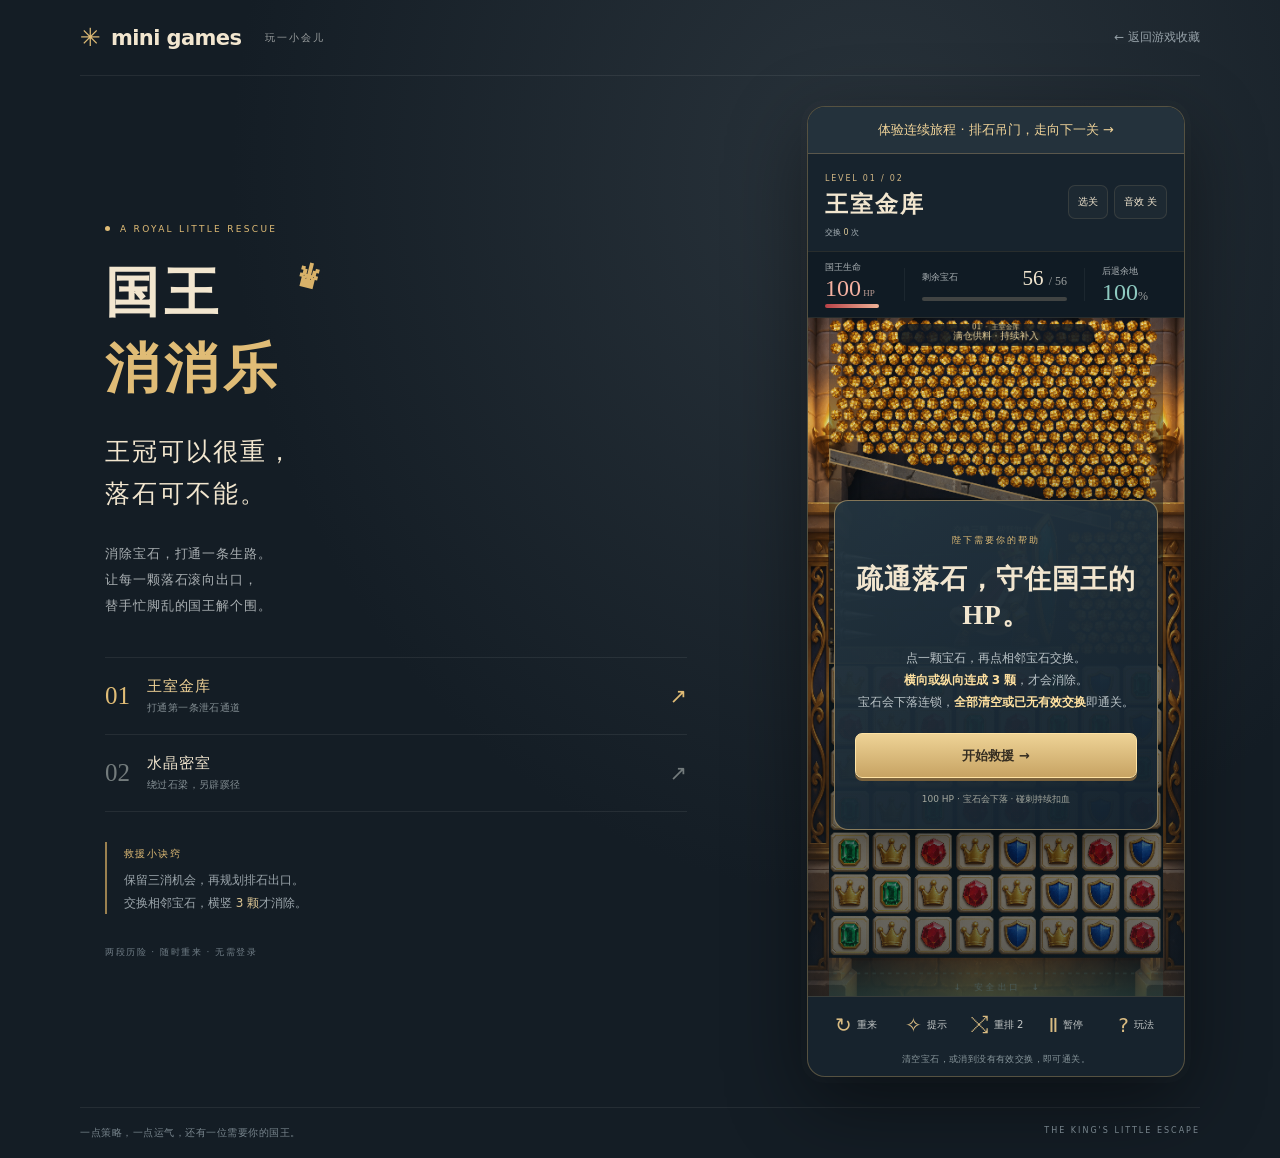
==== commit 4fcfb0bb: "Integrate mainline king presentation and publish continuous entry" ====
--- a/king-match/index.html
+++ b/king-match/index.html
@@ -4,7 +4,7 @@
 <meta charset="utf-8"><meta name="viewport" content="width=device-width,initial-scale=1,viewport-fit=cover"><meta name="theme-color" content="#141d25">
 <meta name="description" content="消除宝石，疏通落石，救出国王。两个有真实落石碰撞的城堡谜题。"><title>国王消消乐 · Mini Games</title>
 <link rel="icon" href="data:image/svg+xml,%3Csvg xmlns='http://www.w3.org/2000/svg' viewBox='0 0 64 64'%3E%3Ctext y='50' font-size='52'%3E♛%3C/text%3E%3C/svg%3E"><link rel="stylesheet" href="style.css?v=8">
-</head>
+<style>.continuous-entry{display:block;padding:13px 16px;text-align:center;color:#f1d499;background:#24323c;border-bottom:1px solid #c5a36d55;text-decoration:none;font-size:13px;line-height:1.5;min-height:44px}</style></head>
 <body>
 <div class="app">
 <header class="site-header"><a href="../" class="brand">✳ <span>mini games</span><small>玩一小会儿</small></a><a class="back" href="../">← 返回游戏收藏</a></header>
@@ -22,6 +22,7 @@
 <div class="story-footer">两段历险 · 随时重来 · 无需登录</div>
 </aside>
 <section class="game-shell" aria-label="国王消消乐游戏">
+<a class="continuous-entry" href="continuous/">体验连续旅程 · 排石吊门，走向下一关 →</a>
 <div class="game-top"><div><span class="kicker" id="chapter-label">LEVEL 01 / 02</span><h2 id="level-title">王室金库</h2><span class="action-count">交换 <b id="actions">0</b> 次</span></div><div class="top-actions"><button id="choose-level" aria-label="选择关卡" title="选择关卡">选关</button><button id="sound" aria-label="开启音效" aria-pressed="false" title="开启音效">音效 关</button></div></div>
 <div class="hud"><div class="hud-cell hp-stat"><span>国王生命</span><b id="hp">100<small> HP</small></b><div class="hp-meter"><i id="hp-fill"></i></div></div><div class="hud-cell drainage"><div><span>剩余宝石</span><b><strong id="remaining">0</strong> <small>/ <span id="target">56</span></small></b></div><div class="meter"><i id="drain-fill"></i></div></div><div class="hud-cell shield-stat"><span id="shield-state">后退余地</span><b id="clearance">100<small>%</small></b></div></div>
 <div class="board-wrap">
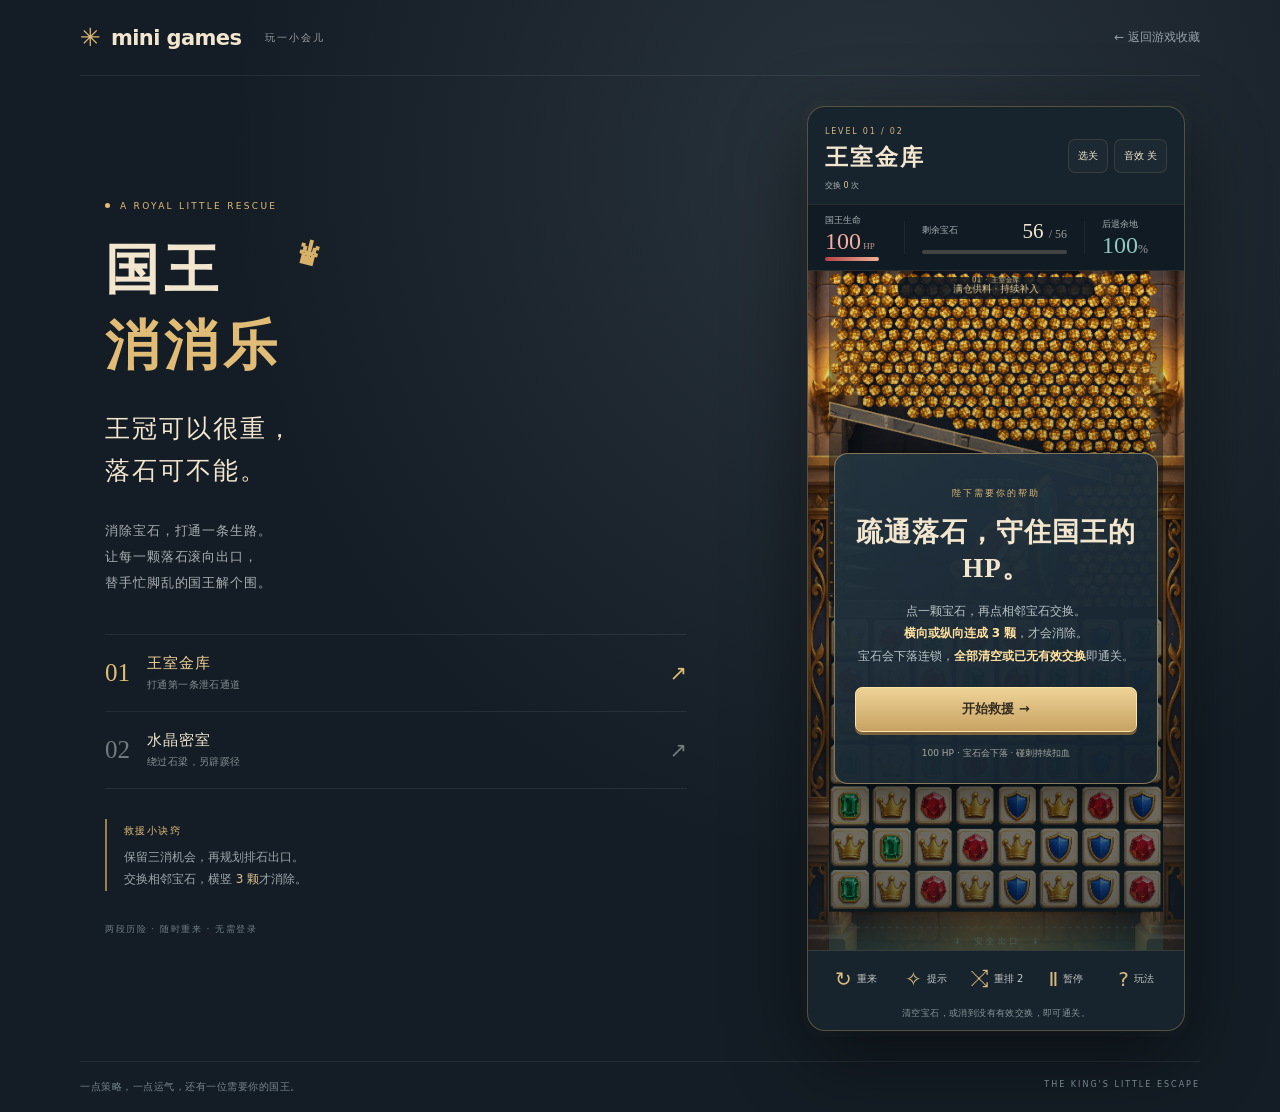
==== commit 4768f968: "Restore only king match to September 18 08:58 version" ====
--- a/king-match/index.html
+++ b/king-match/index.html
@@ -3,8 +3,8 @@
 <head>
 <meta charset="utf-8"><meta name="viewport" content="width=device-width,initial-scale=1,viewport-fit=cover"><meta name="theme-color" content="#141d25">
 <meta name="description" content="消除宝石，疏通落石，救出国王。两个有真实落石碰撞的城堡谜题。"><title>国王消消乐 · Mini Games</title>
-<link rel="icon" href="data:image/svg+xml,%3Csvg xmlns='http://www.w3.org/2000/svg' viewBox='0 0 64 64'%3E%3Ctext y='50' font-size='52'%3E♛%3C/text%3E%3C/svg%3E"><link rel="stylesheet" href="style.css?v=8">
-<style>.continuous-entry{display:block;padding:13px 16px;text-align:center;color:#f1d499;background:#24323c;border-bottom:1px solid #c5a36d55;text-decoration:none;font-size:13px;line-height:1.5;min-height:44px}</style></head>
+<link rel="icon" href="data:image/svg+xml,%3Csvg xmlns='http://www.w3.org/2000/svg' viewBox='0 0 64 64'%3E%3Ctext y='50' font-size='52'%3E♛%3C/text%3E%3C/svg%3E"><link rel="stylesheet" href="style.css?v=7">
+</head>
 <body>
 <div class="app">
 <header class="site-header"><a href="../" class="brand">✳ <span>mini games</span><small>玩一小会儿</small></a><a class="back" href="../">← 返回游戏收藏</a></header>
@@ -22,7 +22,6 @@
 <div class="story-footer">两段历险 · 随时重来 · 无需登录</div>
 </aside>
 <section class="game-shell" aria-label="国王消消乐游戏">
-<a class="continuous-entry" href="continuous/">体验连续旅程 · 排石吊门，走向下一关 →</a>
 <div class="game-top"><div><span class="kicker" id="chapter-label">LEVEL 01 / 02</span><h2 id="level-title">王室金库</h2><span class="action-count">交换 <b id="actions">0</b> 次</span></div><div class="top-actions"><button id="choose-level" aria-label="选择关卡" title="选择关卡">选关</button><button id="sound" aria-label="开启音效" aria-pressed="false" title="开启音效">音效 关</button></div></div>
 <div class="hud"><div class="hud-cell hp-stat"><span>国王生命</span><b id="hp">100<small> HP</small></b><div class="hp-meter"><i id="hp-fill"></i></div></div><div class="hud-cell drainage"><div><span>剩余宝石</span><b><strong id="remaining">0</strong> <small>/ <span id="target">56</span></small></b></div><div class="meter"><i id="drain-fill"></i></div></div><div class="hud-cell shield-stat"><span id="shield-state">后退余地</span><b id="clearance">100<small>%</small></b></div></div>
 <div class="board-wrap">
@@ -38,7 +37,7 @@
 </main>
 <footer class="page-footer"><span>一点策略，一点运气，还有一位需要你的国王。</span><span>THE KING'S LITTLE ESCAPE</span></footer>
 </div>
-<dialog id="rules-dialog"><div class="dialog-head"><span class="modal-kicker">皇家救援手册</span><button data-close="rules-dialog" aria-label="关闭玩法">×</button></div><h2>消掉宝石，疏通落石。</h2><ol><li><b>交换相邻宝石，横竖三消</b><p>点一颗，再点上下左右相邻的一颗；也可以滑动交换。只有横向或纵向至少 3 颗同色连成线才消除。两个相同不会消除，无效交换会退回。</p></li><li><b>宝石下落连锁，连通排石路线</b><p>消除后上方宝石会向下落，落稳形成三连会自动连锁；不会生成新宝石。排出金子只用于卸压，不是胜利目标。第二关需绕过固定石台。金子有通路时会继续滚落；只有被上下宝石砖夹住、持续受压且无路脱困才会碎裂。砖块落稳期间国王安全等待，不扣血、不消耗重排。</p></li><li><b>落石不断，国王会被推向尖刺</b><p>石头挤住盾牌会推着国王后退。疏通后压力减小，国王能站稳或向前顶；面前安全时会收盾观察，落石接近时再举盾。国王有 100 HP。碰刺先扣 12 HP，持续贴住每 0.8 秒再扣 12 HP；离开尖刺就停止受伤，HP 归零会失败。右侧显示后退空间。</p></li><li><b>清空宝石，或无有效交换即可通关</b><p>国王 HP 尚存时，清空所有彩色宝石砖，或等下落与连锁结束后已没有能形成三消的交换，都算获胜。固定石台是地形，不计入宝石数。没有步数耗尽惩罚。每关可重排颜色 2 次；只有找到可全清的新盘才扣次数，找不到会保留原盘和次数。只剩零散宝石、已无法有效三消时会自动通关，不需要用重排换取通关。</p></li><li><b>低血量受刺，可能高能反击</b><p>HP ≤40 且受刺后仍存活时，每次有效伤害有 35% 概率进入 2.2 秒高能推盾；冷却 8 秒，每局最多 2 次。不回血、不免伤，也不会替你消除宝石。</p></li></ol><p class="dialog-note">有效交换越少星级越高，两关 ≤8 次获 3 星，多 3 次以内获 2 星。可随时暂停思考或重来；刷新清空进度。键盘方向键选择，空格依次选择两颗相邻宝石。</p><button class="gold-button" data-close="rules-dialog">明白了</button></dialog>
+<dialog id="rules-dialog"><div class="dialog-head"><span class="modal-kicker">皇家救援手册</span><button data-close="rules-dialog" aria-label="关闭玩法">×</button></div><h2>消掉宝石，疏通落石。</h2><ol><li><b>交换相邻宝石，横竖三消</b><p>点一颗，再点上下左右相邻的一颗；也可以滑动交换。只有横向或纵向至少 3 颗同色连成线才消除。两个相同不会消除，无效交换会退回。</p></li><li><b>宝石下落连锁，连通排石路线</b><p>消除后上方宝石会向下落，落稳形成三连会自动连锁；不会生成新宝石。排出金子只用于卸压，不是胜利目标。第二关需绕过固定石台。金子卡住下落砖时，前置集金槽会自动疏通；期间国王安全等待，不扣血、不消耗重排。</p></li><li><b>落石不断，国王会被推向尖刺</b><p>石头挤住盾牌会推着国王后退。疏通后压力减小，国王能站稳或向前顶。国王有 100 HP。碰刺先扣 12 HP，持续贴住每 0.8 秒再扣 12 HP；离开尖刺就停止受伤，HP 归零会失败。右侧显示后退空间。</p></li><li><b>清空宝石，或无有效交换即可通关</b><p>国王 HP 尚存时，清空所有彩色宝石砖，或等下落与连锁结束后已没有能形成三消的交换，都算获胜。固定石台是地形，不计入宝石数。没有步数耗尽惩罚。每关可重排颜色 2 次；只有找到可全清的新盘才扣次数，找不到会保留原盘和次数。只剩零散宝石、已无法有效三消时会自动通关，不需要用重排换取通关。</p></li><li><b>低血量受刺，可能高能反击</b><p>HP ≤40 且受刺后仍存活时，每次有效伤害有 35% 概率进入 2.2 秒高能推盾；冷却 8 秒，每局最多 2 次。不回血、不免伤，也不会替你消除宝石。</p></li></ol><p class="dialog-note">有效交换越少星级越高，两关 ≤8 次获 3 星，多 3 次以内获 2 星。可随时暂停思考或重来；刷新清空进度。键盘方向键选择，空格依次选择两颗相邻宝石。</p><button class="gold-button" data-close="rules-dialog">明白了</button></dialog>
 <dialog id="level-dialog"><div class="dialog-head"><span class="modal-kicker">CHOOSE YOUR ADVENTURE</span><button data-close="level-dialog" aria-label="关闭选关">×</button></div><h2>两段王室历险</h2><div class="level-options"><button data-level="0"><b>01 · 王室金库</b><span>三消开路 · 持续落石</span></button><button data-level="1"><b>02 · 水晶密室</b><span>绕梁疏导 · 真实退步</span></button></div><p class="dialog-note">随时选关。刷新后从第一关重新开始。</p></dialog>
-<script src="levels.js?v=8"></script><script src="match.js?v=8"></script><script src="geometry.js?v=8"></script><script src="clamp.js?v=8"></script><script src="engine.js?v=8"></script><script src="renderer.js?v=8"></script><script src="audio.js?v=8"></script><script src="game.js?v=8"></script>
+<script src="levels.js?v=7"></script><script src="match.js?v=7"></script><script src="geometry.js?v=7"></script><script src="engine.js?v=7"></script><script src="renderer.js?v=7"></script><script src="audio.js?v=7"></script><script src="game.js?v=7"></script>
 </body></html>
